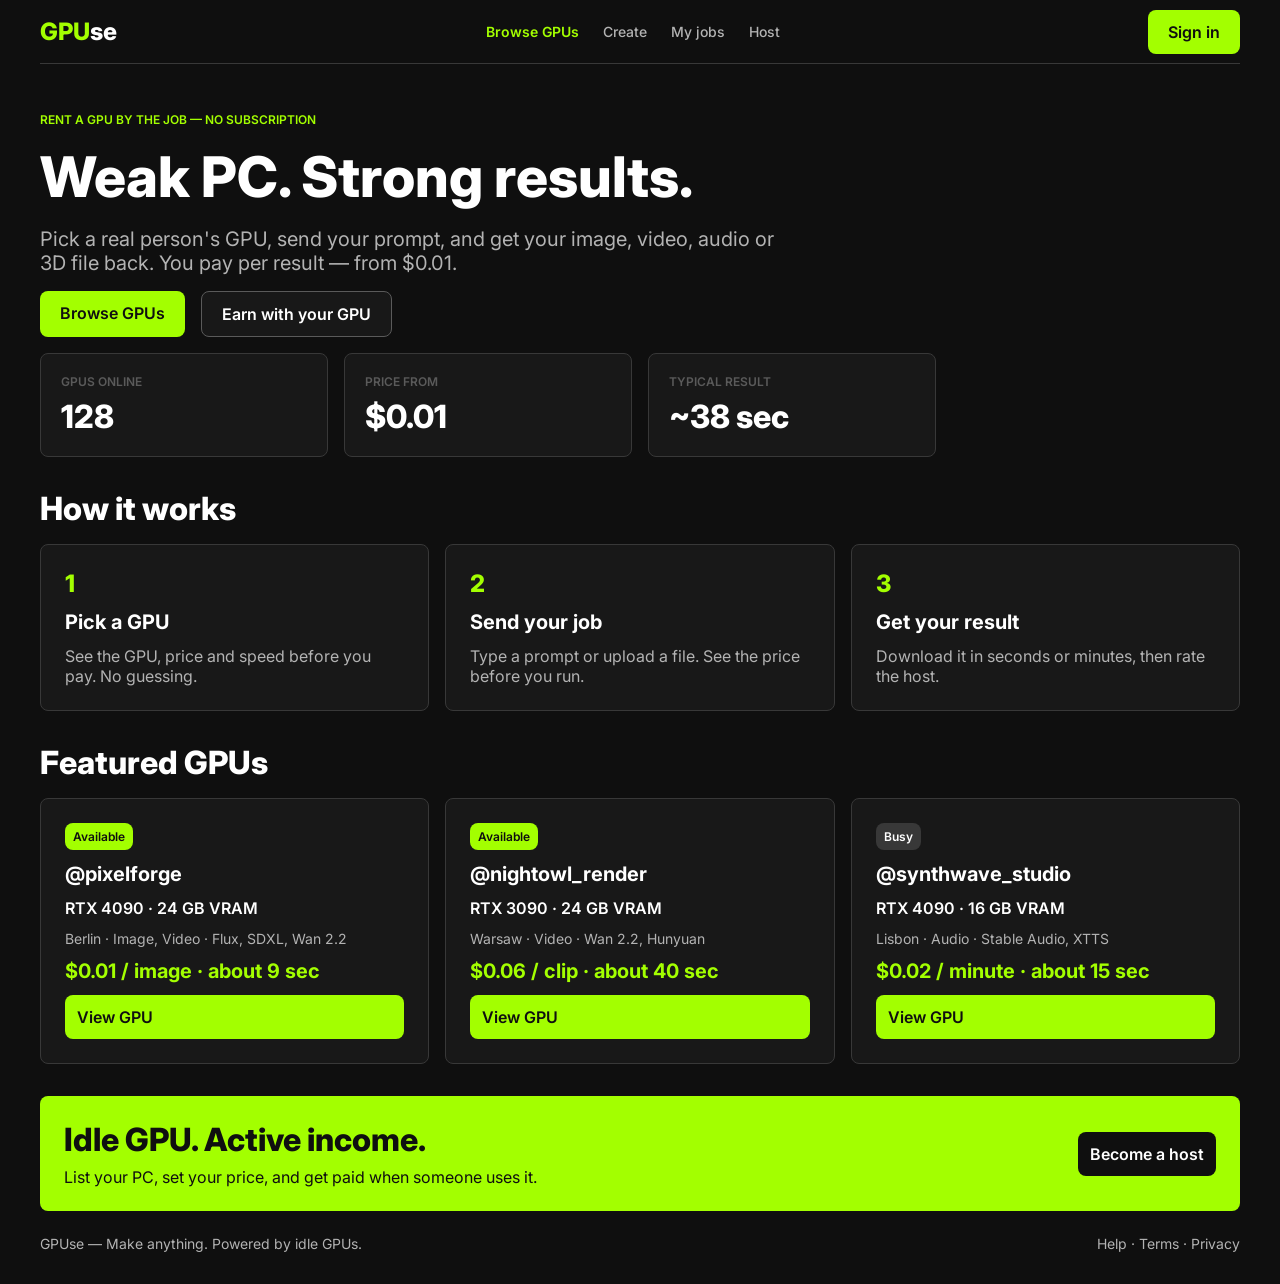
==== index.html @ 444d2bb7 "feat: add landing page" ====
<!DOCTYPE html>
<html lang="en">
<head>
  <meta charset="UTF-8">
  <meta name="viewport" content="width=device-width, initial-scale=1.0">
  <title>GPUse — Rent a GPU by the job</title>
  <link rel="preconnect" href="https://fonts.googleapis.com">
  <link rel="preconnect" href="https://fonts.gstatic.com" crossorigin>
  <link href="https://fonts.googleapis.com/css2?family=Inter:wght@400;500;600;700;800&display=swap" rel="stylesheet">
  <link rel="stylesheet" href="css/base.css">
  <link rel="stylesheet" href="css/components.css">
  <link rel="stylesheet" href="css/landing.css">
  <link rel="stylesheet" href="css/responsive.css">
</head>
<body>
  <div class="wrap">

    <header class="nav">
      <a class="logo" href="index.html"><span>GPU</span>se</a>
      <nav class="nav-links">
        <a href="browse.html" class="active">Browse GPUs</a>
        <a href="create.html">Create</a>
        <a href="my-jobs.html">My jobs</a>
        <a href="host.html">Host</a>
      </nav>
      <a class="btn-primary" href="login.html">Sign in</a>
    </header>

    <main>
      <section class="hero">
        <p class="eyebrow">RENT A GPU BY THE JOB — NO SUBSCRIPTION</p>
        <h1>Weak PC. Strong results.</h1>
        <p class="lead">Pick a real person's GPU, send your prompt, and get your image, video, audio or 3D file back. You pay per result — from $0.01.</p>
        <div class="btn-row">
          <a class="btn-primary" href="browse.html">Browse GPUs</a>
          <a class="btn" href="list-gpu.html">Earn with your GPU</a>
        </div>
        <div class="stats">
          <div class="card-stat">
            <p class="k">GPUS ONLINE</p>
            <p class="v">128</p>
          </div>
          <div class="card-stat">
            <p class="k">PRICE FROM</p>
            <p class="v">$0.01</p>
          </div>
          <div class="card-stat">
            <p class="k">TYPICAL RESULT</p>
            <p class="v">~38 sec</p>
          </div>
        </div>
      </section>

      <h2 class="section-title">How it works</h2>
      <div class="cards3">
        <div class="step-card">
          <p class="step-num">1</p>
          <h3>Pick a GPU</h3>
          <p>See the GPU, price and speed before you pay. No guessing.</p>
        </div>
        <div class="step-card">
          <p class="step-num">2</p>
          <h3>Send your job</h3>
          <p>Type a prompt or upload a file. See the price before you run.</p>
        </div>
        <div class="step-card">
          <p class="step-num">3</p>
          <h3>Get your result</h3>
          <p>Download it in seconds or minutes, then rate the host.</p>
        </div>
      </div>

      <h2 class="section-title">Featured GPUs</h2>
      <div class="cards3">
        <article class="card-host">
          <span class="badge">Available</span>
          <h3>@pixelforge</h3>
          <p class="gpu">RTX 4090 · 24 GB VRAM</p>
          <p class="meta">Berlin · Image, Video · Flux, SDXL, Wan 2.2</p>
          <p class="price">$0.01 / image · about 9 sec</p>
          <a class="card-btn" href="create.html">View GPU</a>
        </article>
        <article class="card-host">
          <span class="badge">Available</span>
          <h3>@nightowl_render</h3>
          <p class="gpu">RTX 3090 · 24 GB VRAM</p>
          <p class="meta">Warsaw · Video · Wan 2.2, Hunyuan</p>
          <p class="price">$0.06 / clip · about 40 sec</p>
          <a class="card-btn" href="create.html">View GPU</a>
        </article>
        <article class="card-host">
          <span class="badge busy">Busy</span>
          <h3>@synthwave_studio</h3>
          <p class="gpu">RTX 4090 · 16 GB VRAM</p>
          <p class="meta">Lisbon · Audio · Stable Audio, XTTS</p>
          <p class="price">$0.02 / minute · about 15 sec</p>
          <a class="card-btn" href="create.html">View GPU</a>
        </article>
      </div>

      <div class="banner">
        <div>
          <h2>Idle GPU. Active income.</h2>
          <p>List your PC, set your price, and get paid when someone uses it.</p>
        </div>
        <a class="btn-dark" href="list-gpu.html">Become a host</a>
      </div>
    </main>

    <footer>
      <p>GPUse — Make anything. Powered by idle GPUs.</p>
      <p>Help · Terms · Privacy</p>
    </footer>

  </div>
</body>
</html>
---- css/base.css ----
/* ============================================================
   GPUse — base.css
   Reset, page layout, nav, buttons, titles, footer.
   Loaded first on every page.
   ============================================================ */

* {
  box-sizing: border-box;
  margin: 0;
  padding: 0;
}

body {
  background: #0f0f0f;
  color: #ffffff;
  font-family: "Inter", Arial, sans-serif;
}

a {
  color: inherit;
  text-decoration: none;
}

/* Centered 1200px content column (the Figma screens are 1200 wide) */
.wrap {
  max-width: 1248px; /* 1200 content + 24px gutter on each side */
  margin: 0 auto;
  padding: 0 24px;
}

/* ---------- Nav ---------- */
.nav {
  display: flex;
  align-items: center;
  justify-content: space-between;
  height: 64px;
  border-bottom: 1px solid #383838;
}

.logo {
  font-size: 24px;
  font-weight: 800;
}

.logo span {
  color: #a3ff00;
}

.nav-links {
  display: flex;
  gap: 24px;
  font-size: 14px;
  font-weight: 500;
  color: #b3b3b3;
}

.nav-links a.active {
  color: #a3ff00;
  font-weight: 600;
}

/* ---------- Buttons ---------- */
.btn-primary,
.btn {
  display: inline-block;
  padding: 12px 20px;
  border-radius: 8px;
  font-size: 16px;
  font-weight: 600;
  text-align: center;
  cursor: pointer;
}

.btn-primary {
  background: #a3ff00;
  color: #0f0f0f;
}

.btn {
  background: #181818;
  color: #ffffff;
  border: 1px solid #5a5a5a;
}

.btn-block {
  display: block;
}

.btn-row {
  display: flex;
  gap: 16px;
  flex-wrap: wrap;
}

/* ---------- Page titles & footer ---------- */
.page-head {
  padding-top: 40px;
}

.page-head h1 {
  font-size: 40px;
  font-weight: 800;
}

.page-head .sub {
  font-size: 18px;
  color: #b3b3b3;
  margin-top: 12px;
}

.section-title {
  font-size: 32px;
  font-weight: 800;
}

footer {
  display: flex;
  justify-content: space-between;
  padding: 24px 0 32px;
  font-size: 14px;
  color: #b3b3b3;
}
---- css/components.css ----
/* ============================================================
   GPUse — components.css
   Reusable pieces used on more than one page:
   panels, form fields, stat cards, GPU cards, tables, checkbox.
   Loaded second on every page.
   ============================================================ */

/* ---------- Panels & form basics ---------- */
.panel {
  background: #181818;
  border: 1px solid #383838;
  border-radius: 8px;
  padding: 24px;
  display: flex;
  flex-direction: column;
  gap: 16px;
}

/* Buttons inside a panel hug the left edge, unless full-width */
.panel .btn-primary,
.panel .btn {
  align-self: flex-start;
}

.panel .btn-block {
  align-self: stretch;
}

.flabel {
  font-size: 12px;
  font-weight: 600;
  color: #5a5a5a;
}

.field {
  width: 100%;
  background: #222222;
  border: 1px solid #383838;
  border-radius: 8px;
  padding: 14px;
  font-size: 16px;
  font-family: inherit;
  color: #ffffff;
}

textarea.field {
  height: 84px;
  resize: vertical;
}

select.field option {
  background: #222222;
}

.fine {
  font-size: 14px;
  color: #5a5a5a;
}

/* ---------- Stat card (Landing stats, Host telemetry) ---------- */
.card-stat {
  background: #181818;
  border: 1px solid #383838;
  border-radius: 8px;
  padding: 20px;
  width: 288px;
}

.card-stat .k {
  font-size: 12px;
  font-weight: 600;
  color: #5a5a5a;
}

.card-stat .v {
  font-size: 32px;
  font-weight: 800;
  margin-top: 8px;
}

/* ---------- 3-column card grid (Landing, Browse) ---------- */
.cards3 {
  display: grid;
  grid-template-columns: repeat(3, 1fr);
  gap: 16px;
  margin: 16px 0 32px;
}

/* ---------- GPU listing card (.card-host) ---------- */
.card-host {
  background: #181818;
  border: 1px solid #383838;
  border-radius: 8px;
  padding: 24px;
  display: flex;
  flex-direction: column;
  align-items: flex-start;
  gap: 12px;
}

.badge {
  background: #a3ff00;
  color: #0f0f0f;
  font-size: 12px;
  font-weight: 600;
  padding: 6px 8px;
  border-radius: 8px;
}

.badge.busy {
  background: #383838;
  color: #ffffff;
}

.card-host h3 {
  font-size: 20px;
}

.card-host .gpu {
  font-size: 16px;
  font-weight: 600;
}

.card-host .meta {
  font-size: 14px;
  color: #b3b3b3;
}

.card-host .price {
  font-size: 20px;
  font-weight: 700;
  color: #a3ff00;
}

.card-btn {
  display: block;
  align-self: stretch;
  background: #a3ff00;
  color: #0f0f0f;
  font-size: 16px;
  font-weight: 600;
  padding: 12px;
  border-radius: 8px;
}

/* ---------- Tables (My jobs, Host) ---------- */
.table-wrap {
  background: #181818;
  border: 1px solid #383838;
  border-radius: 8px;
  overflow: hidden;
  margin-top: 24px;
}

table {
  width: 100%;
  border-collapse: collapse;
  font-size: 15px;
}

th {
  background: #222222;
  color: #5a5a5a;
  font-size: 12px;
  font-weight: 600;
  text-align: left;
  padding: 16px;
}

td {
  padding: 16px;
}

td:first-child {
  font-weight: 600;
}

td.st,
th.st {
  color: #a3ff00;
}

td.st {
  font-weight: 400;
}

/* ---------- Square checkbox (List your GPU) ---------- */
/* Plain square, lime when checked (like the Figma squares) */
.cb {
  appearance: none;
  -webkit-appearance: none;
  width: 22px;
  height: 22px;
  flex: none;
  border-radius: 4px;
  background: #222222;
  border: 1px solid #5a5a5a;
  cursor: pointer;
}

.cb:checked {
  background: #a3ff00;
  border-color: #a3ff00;
}
---- css/landing.css ----
/* ============================================================
   GPUse — landing.css  (index.html only)
   Hero, stats row, "How it works" cards, lime banner.
   ============================================================ */

.hero {
  display: flex;
  flex-direction: column;
  align-items: flex-start;
  gap: 16px;
  padding: 48px 0 32px;
}

.eyebrow {
  color: #a3ff00;
  font-size: 12px;
  font-weight: 600;
}

.hero h1 {
  font-size: 56px;
  font-weight: 800;
  max-width: 800px;
}

.hero .lead {
  font-size: 20px;
  color: #b3b3b3;
  max-width: 760px;
}

.stats {
  display: flex;
  gap: 16px;
  flex-wrap: wrap;
}

/* "How it works" step cards */
.step-card {
  background: #181818;
  border: 1px solid #383838;
  border-radius: 8px;
  padding: 24px;
  display: flex;
  flex-direction: column;
  align-items: flex-start;
  gap: 12px;
}

.step-card h3 {
  font-size: 20px;
}

.step-card p {
  font-size: 16px;
  color: #b3b3b3;
}

.step-card p.step-num {
  font-size: 24px;
  font-weight: 800;
  color: #a3ff00;
}

/* Lime banner at the bottom */
.banner {
  background: #a3ff00;
  color: #0f0f0f;
  border-radius: 8px;
  padding: 24px;
  display: flex;
  align-items: center;
  justify-content: space-between;
  gap: 24px;
}

.banner h2 {
  font-size: 32px;
  font-weight: 800;
}

.banner p {
  font-size: 16px;
  margin-top: 8px;
}

.btn-dark {
  background: #0f0f0f;
  color: #ffffff;
  font-size: 16px;
  font-weight: 600;
  padding: 12px;
  border-radius: 8px;
  white-space: nowrap;
}
---- css/responsive.css ----
/* ============================================================
   GPUse — responsive.css
   Simple responsive resize: no separate mobile design,
   columns just stack on narrow screens.
   Loaded LAST on every page so these rules win.
   ============================================================ */

@media (max-width: 900px) {
  .cards3,
  .steps {
    grid-template-columns: 1fr 1fr;
  }
  .cols2,
  .grid2,
  .class-row {
    grid-template-columns: 1fr;
  }
  .stats4 {
    grid-template-columns: 1fr 1fr;
  }
  .earn-panel {
    flex-direction: column;
  }
  .net-side {
    flex: none;
  }
  .table-wrap {
    overflow-x: auto;
  }
  table {
    min-width: 700px;
  }
}

@media (max-width: 600px) {
  .cards3,
  .steps,
  .stats4 {
    grid-template-columns: 1fr;
  }
  .card-stat {
    width: 100%;
  }
  .hero h1 {
    font-size: 36px;
  }
  .page-head h1 {
    font-size: 32px;
  }
  .nav {
    flex-wrap: wrap;
    height: auto;
    padding: 12px 0;
    gap: 12px;
  }
  .banner {
    flex-direction: column;
    align-items: flex-start;
  }
  .search-row {
    flex-direction: column;
  }
  footer {
    flex-direction: column;
    gap: 8px;
  }
}
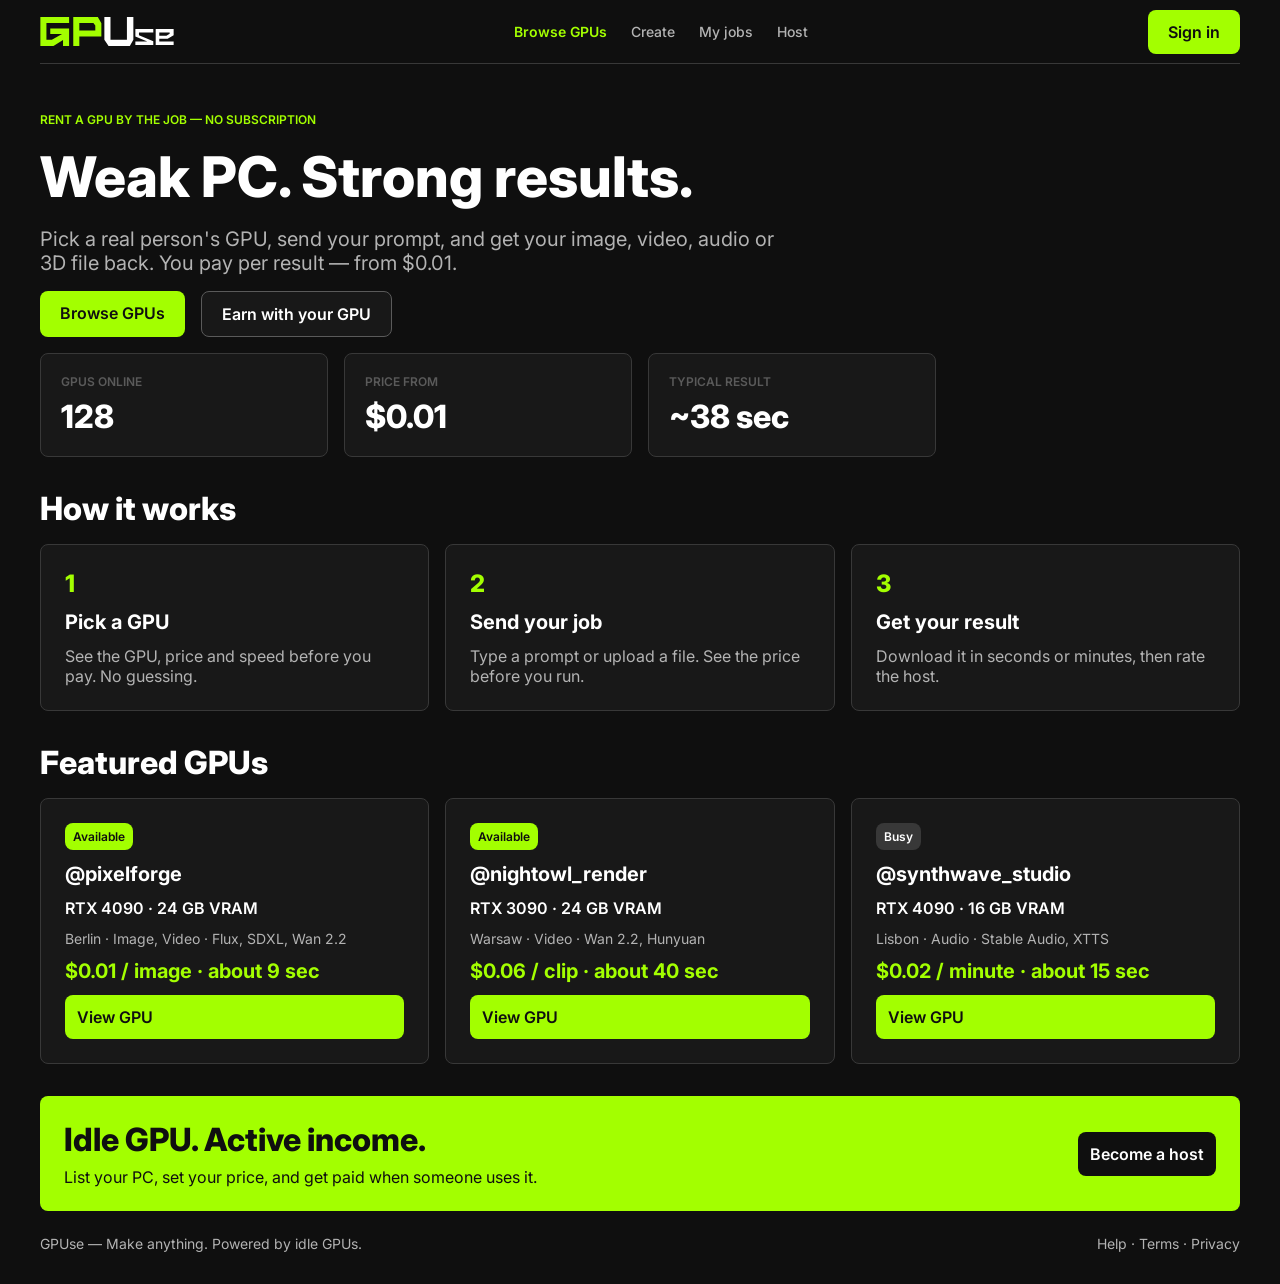
==== commit 0bbf60ee: "feat: update GPUse logo" ====
--- a/index.html
+++ b/index.html
@@ -7,6 +7,7 @@
   <link rel="preconnect" href="https://fonts.googleapis.com">
   <link rel="preconnect" href="https://fonts.gstatic.com" crossorigin>
   <link href="https://fonts.googleapis.com/css2?family=Inter:wght@400;500;600;700;800&display=swap" rel="stylesheet">
+  <link rel="icon" type="image/svg+xml" href="assets/logo.svg">
   <link rel="stylesheet" href="css/base.css">
   <link rel="stylesheet" href="css/components.css">
   <link rel="stylesheet" href="css/landing.css">
@@ -16,7 +17,7 @@
   <div class="wrap">
 
     <header class="nav">
-      <a class="logo" href="index.html"><span>GPU</span>se</a>
+      <a class="logo" href="index.html"><img src="assets/logo.svg" alt="GPUse"></a>
       <nav class="nav-links">
         <a href="browse.html" class="active">Browse GPUs</a>
         <a href="create.html">Create</a>
--- a/css/base.css
+++ b/css/base.css
@@ -38,12 +38,12 @@
 }
 
 .logo {
-  font-size: 24px;
-  font-weight: 800;
+  display: flex;
+  align-items: center;
 }
 
-.logo span {
-  color: #a3ff00;
+.logo img {
+  display: block;
 }
 
 .nav-links {
